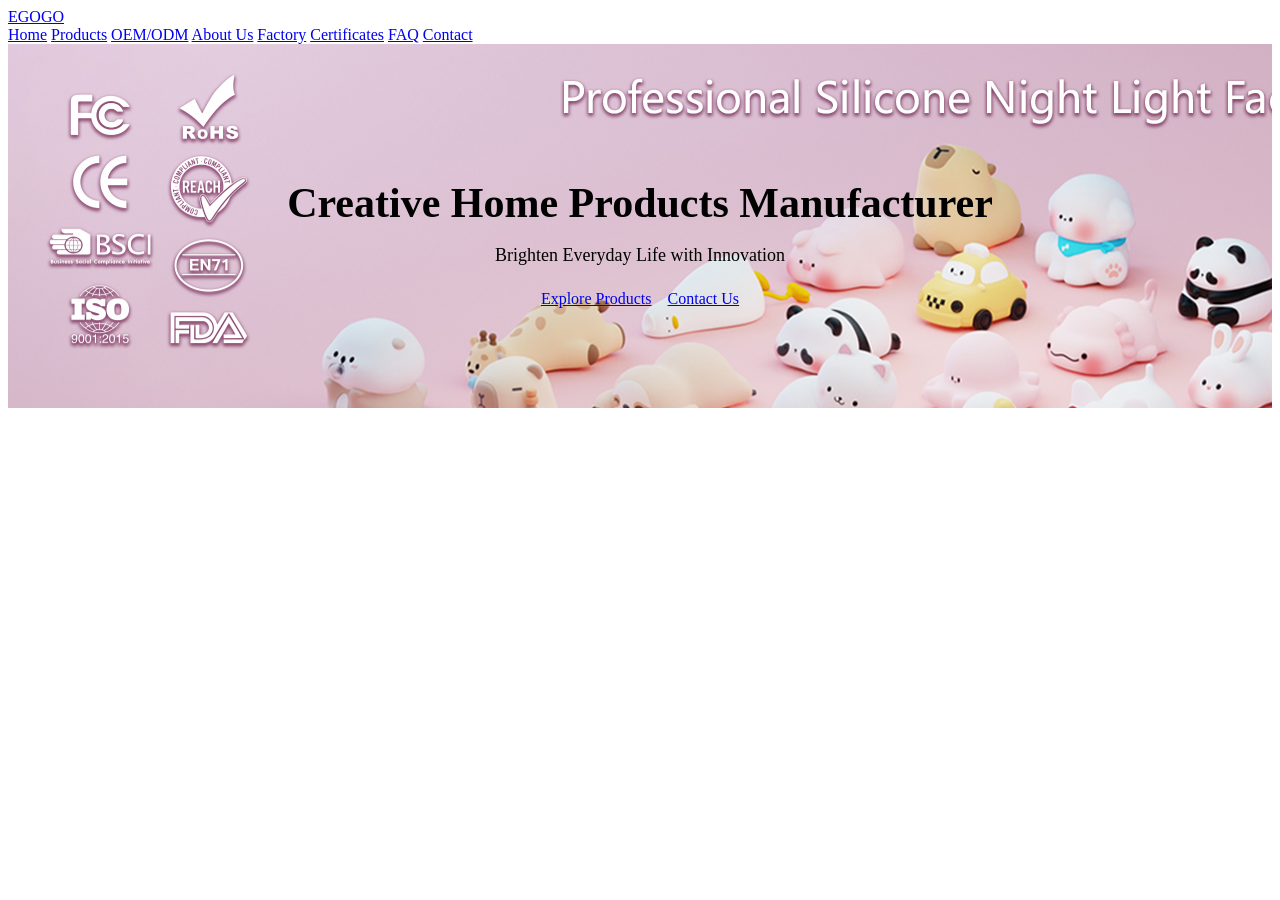
==== index.html @ c7bc68c8 "Update index.html" ====
<!DOCTYPE html>
<html>
<head>
  <meta charset="UTF-8">
  <title>EGOGO - Home Products Manufacturer</title>
  <link rel="stylesheet" href="assets/css/style.css">
</head>
<body>
  <!-- 1. 导航栏（放在最顶部） -->
  <header class="navbar">
    <div class="container">
      <a href="index.html" class="logo">EGOGO</a>
      <nav class="nav-menu">
        <a href="index.html" class="active">Home</a>
        <a href="products.html">Products</a>
        <a href="oem-odm.html">OEM/ODM</a>
        <a href="about.html">About Us</a>
        <a href="factory.html">Factory</a>
        <a href="certificates.html">Certificates</a>
        <a href="faq.html">FAQ</a>
        <a href="contact.html">Contact</a>
      </nav>
    </div>
  </header>

  <!-- 2. Banner（导航栏下面） -->
  <section class="hero" style="background-image: url('banner.jpg');">
    <div class="hero-content">
      <h1>Creative Home Products Manufacturer</h1>
      <p>Brighten Everyday Life with Innovation</p>
      <div class="hero-buttons">
        <a href="products.html" class="btn">Explore Products</a>
        <a href="contact.html" class="btn">Contact Us</a>
      </div>
    </div>
  </section>
</body>
</html>
---- assets/css/style.css ----
.hero {
  background: linear-gradient(rgba(0,0,0,0.3), rgba(0,0,0,0.3)),
              url("../banner.jpg") center/cover no-repeat;
  color: var(--white);
  text-align: center;
  padding: 100px 20px;
}
.hero-content {
  max-width: 1200px;
  margin: 0 auto;
}
.hero h1 {
  font-size: 42px;
  margin-bottom: 16px;
}
.hero p {
  font-size: 18px;
  margin-bottom: 24px;
}
.hero-buttons {
  display: flex;
  gap: 16px;
  justify-content: center;
}
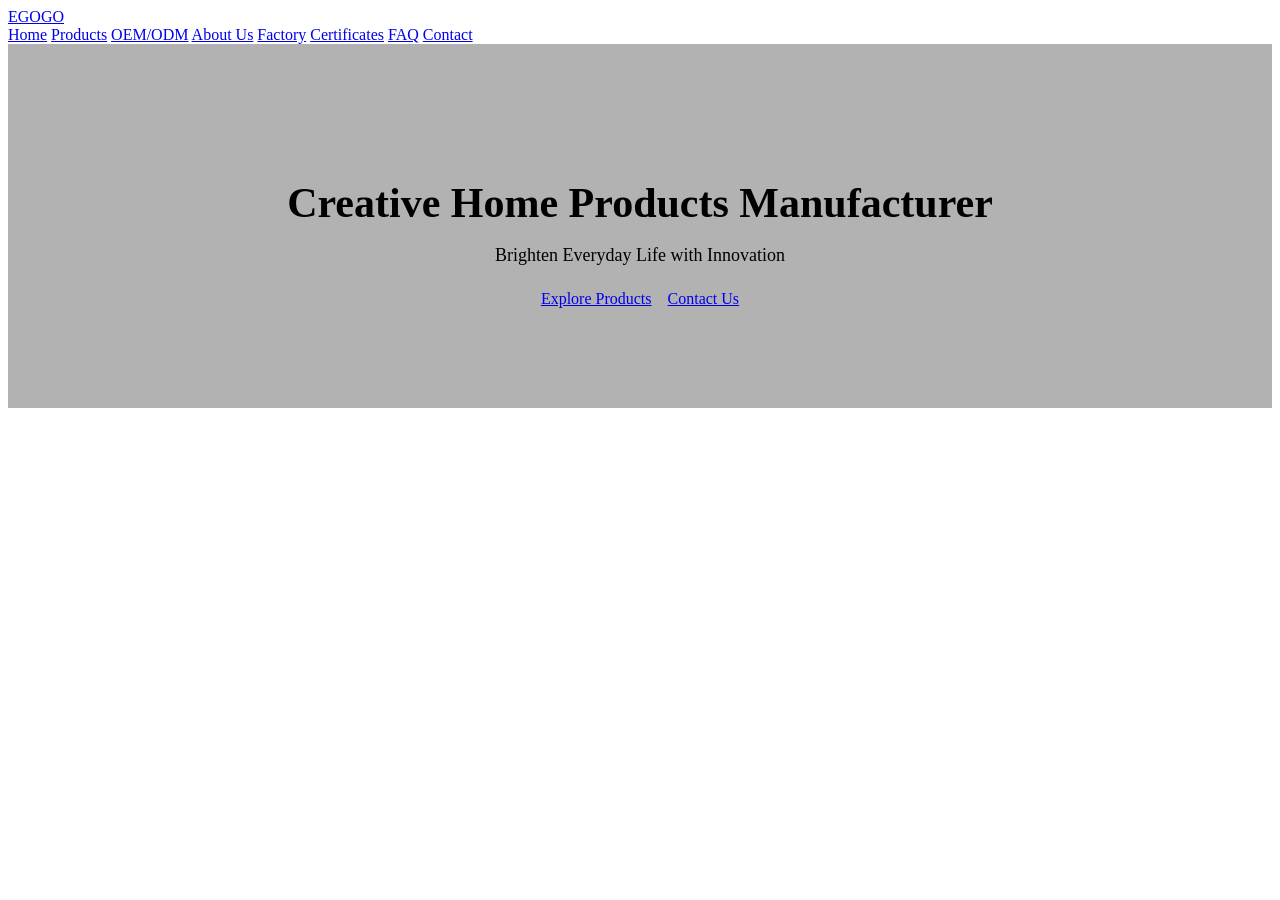
==== commit f1404e85: "Update index.html" ====
--- a/index.html
+++ b/index.html
@@ -1,38 +1,40 @@
 <!DOCTYPE html>
-<html>
+<html lang="en">
 <head>
-  <meta charset="UTF-8">
-  <title>EGOGO - Home Products Manufacturer</title>
-  <link rel="stylesheet" href="assets/css/style.css">
+    <meta charset="UTF-8">
+    <meta name="viewport" content="width=device-width, initial-scale=1.0">
+    <title>EGOGO - Silicone Night Light Factory</title>
+    <!-- 关键：正确引入样式文件 -->
+    <link rel="stylesheet" href="assets/css/style.css">
 </head>
 <body>
-  <!-- 1. 导航栏（放在最顶部） -->
-  <header class="navbar">
-    <div class="container">
-      <a href="index.html" class="logo">EGOGO</a>
-      <nav class="nav-menu">
-        <a href="index.html" class="active">Home</a>
-        <a href="products.html">Products</a>
-        <a href="oem-odm.html">OEM/ODM</a>
-        <a href="about.html">About Us</a>
-        <a href="factory.html">Factory</a>
-        <a href="certificates.html">Certificates</a>
-        <a href="faq.html">FAQ</a>
-        <a href="contact.html">Contact</a>
-      </nav>
-    </div>
-  </header>
+    <!-- 顶部导航栏 -->
+    <header class="navbar">
+        <div class="container">
+            <a href="index.html" class="logo">EGOGO</a>
+            <nav class="nav-menu">
+                <a href="index.html" class="active">Home</a>
+                <a href="products.html">Products</a>
+                <a href="oem-odm.html">OEM/ODM</a>
+                <a href="about.html">About Us</a>
+                <a href="factory.html">Factory</a>
+                <a href="certificates.html">Certificates</a>
+                <a href="faq.html">FAQ</a>
+                <a href="contact.html">Contact</a>
+            </nav>
+        </div>
+    </header>
 
-  <!-- 2. Banner（导航栏下面） -->
-  <section class="hero" style="background-image: url('banner.jpg');">
-    <div class="hero-content">
-      <h1>Creative Home Products Manufacturer</h1>
-      <p>Brighten Everyday Life with Innovation</p>
-      <div class="hero-buttons">
-        <a href="products.html" class="btn">Explore Products</a>
-        <a href="contact.html" class="btn">Contact Us</a>
-      </div>
-    </div>
-  </section>
+    <!-- Banner 区域 -->
+    <section class="hero">
+        <div class="hero-content">
+            <h1>Creative Home Products Manufacturer</h1>
+            <p>Brighten Everyday Life with Innovation</p>
+            <div class="hero-buttons">
+                <a href="products.html" class="btn">Explore Products</a>
+                <a href="contact.html" class="btn">Contact Us</a>
+            </div>
+        </div>
+    </section>
 </body>
 </html>
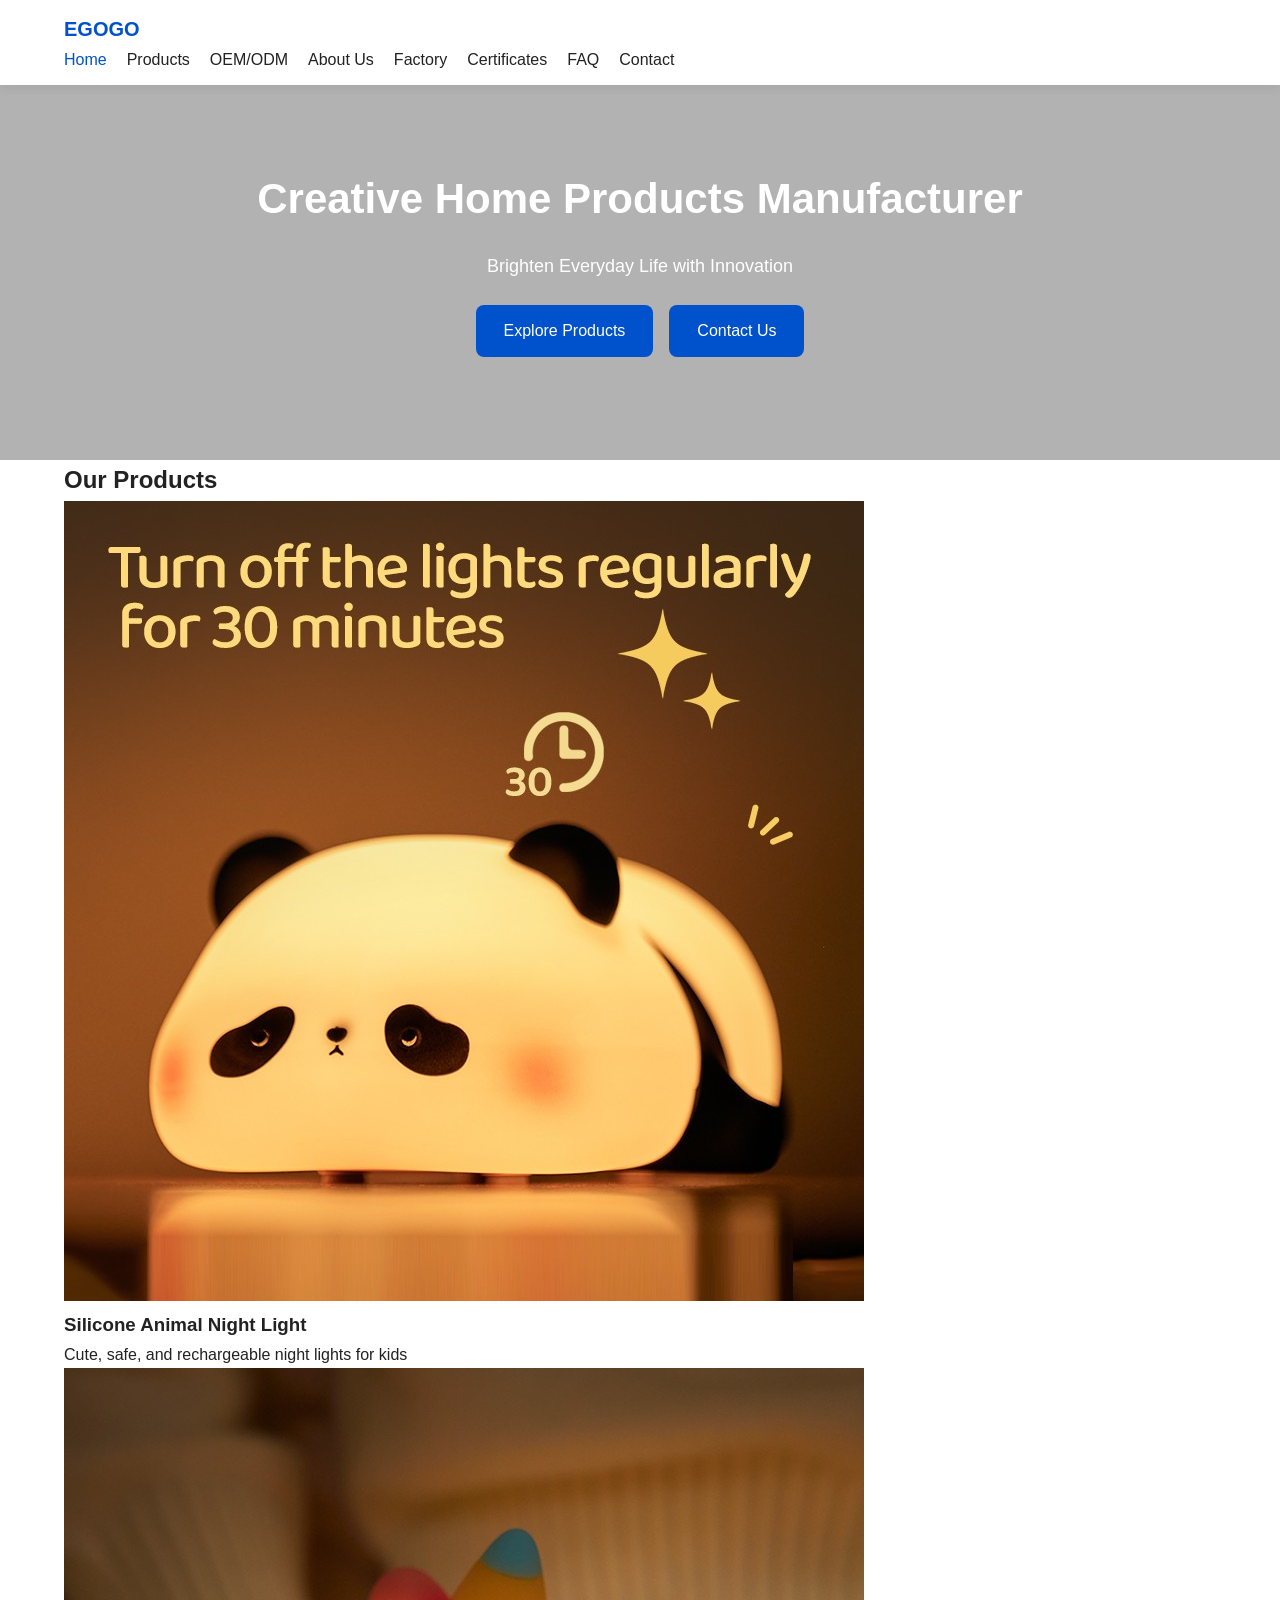
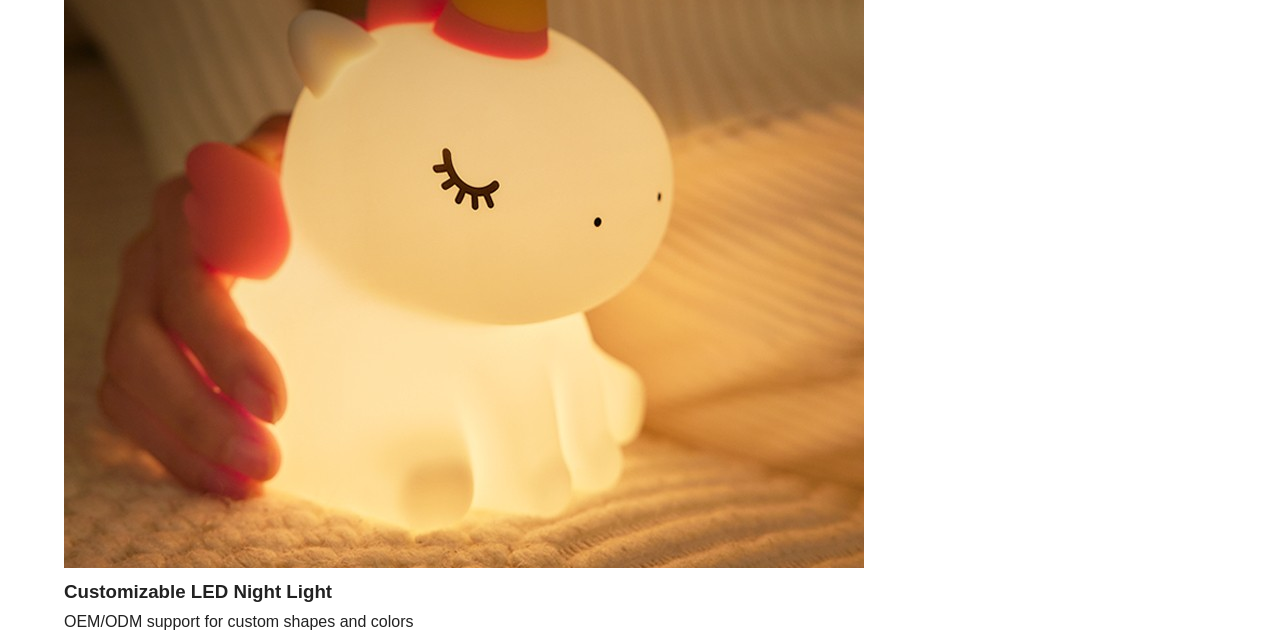
==== commit 36d5c2de: "Update index.html" ====
--- a/index.html
+++ b/index.html
@@ -38,3 +38,24 @@
     </section>
 </body>
 </html>
+<section class="section products">
+  <div class="container">
+    <h2 class="section-title">Our Products</h2>
+    <div class="product-grid">
+      <div class="product-card">
+        <img src="PRODUCT1.jpg" alt="Silicone Night Light">
+        <div class="product-info">
+          <h3>Silicone Animal Night Light</h3>
+          <p>Cute, safe, and rechargeable night lights for kids</p>
+        </div>
+      </div>
+      <div class="product-card">
+        <img src="PRODUCT2.jpg" alt="Customizable Night Light">
+        <div class="product-info">
+          <h3>Customizable LED Night Light</h3>
+          <p>OEM/ODM support for custom shapes and colors</p>
+        </div>
+      </div>
+    </div>
+  </div>
+</section>
--- a/assets/css/style.css
+++ b/assets/css/style.css
@@ -1,19 +1,87 @@
+:root {
+  --primary: #0052cc;
+  --primary-dark: #003d99;
+  --white: #ffffff;
+  --text-dark: #222222;
+  --shadow: 0 2px 12px rgba(0,0,0,0.08);
+  --radius: 8px;
+}
+
+* {
+  margin: 0;
+  padding: 0;
+  box-sizing: border-box;
+}
+
+body {
+  font-family: "Microsoft YaHei", Arial, sans-serif;
+  color: var(--text-dark);
+  line-height: 1.7;
+}
+
+a {
+  text-decoration: none;
+  color: inherit;
+}
+
+.container {
+  width: 90%;
+  max-width: 1200px;
+  margin: 0 auto;
+}
+
+/* 导航栏固定在顶部 */
+header {
+  background-color: var(--white);
+  box-shadow: var(--shadow);
+  position: fixed;
+  top: 0;
+  left: 0;
+  width: 100%;
+  z-index: 99;
+}
+.navbar {
+  display: flex;
+  align-items: center;
+  justify-content: space-between;
+  padding: 12px 0;
+}
+.logo {
+  font-size: 20px;
+  font-weight: bold;
+  color: var(--primary);
+}
+.nav-menu {
+  display: flex;
+  gap: 20px;
+}
+.nav-menu a {
+  font-weight: 500;
+  color: var(--text-dark);
+}
+.nav-menu a:hover,
+.nav-menu a.active {
+  color: var(--primary);
+}
+
+/* Banner 区域 */
 .hero {
+  margin-top: 60px; /* 给导航栏留出空间 */
   background: linear-gradient(rgba(0,0,0,0.3), rgba(0,0,0,0.3)),
               url("../banner.jpg") center/cover no-repeat;
   color: var(--white);
   text-align: center;
   padding: 100px 20px;
+  min-height: 400px;
+  display: flex;
+  align-items: center;
+  justify-content: center;
 }
-.hero-content {
-  max-width: 1200px;
-  margin: 0 auto;
-}
-.hero h1 {
+.hero-content h1 {
   font-size: 42px;
   margin-bottom: 16px;
 }
-.hero p {
+.hero-content p {
   font-size: 18px;
   margin-bottom: 24px;
 }
@@ -22,3 +90,14 @@
   gap: 16px;
   justify-content: center;
 }
+.btn {
+  display: inline-block;
+  padding: 12px 28px;
+  background-color: var(--primary);
+  color: var(--white);
+  border-radius: var(--radius);
+  font-weight: 500;
+}
+.btn:hover {
+  background-color: var(--primary-dark);
+}
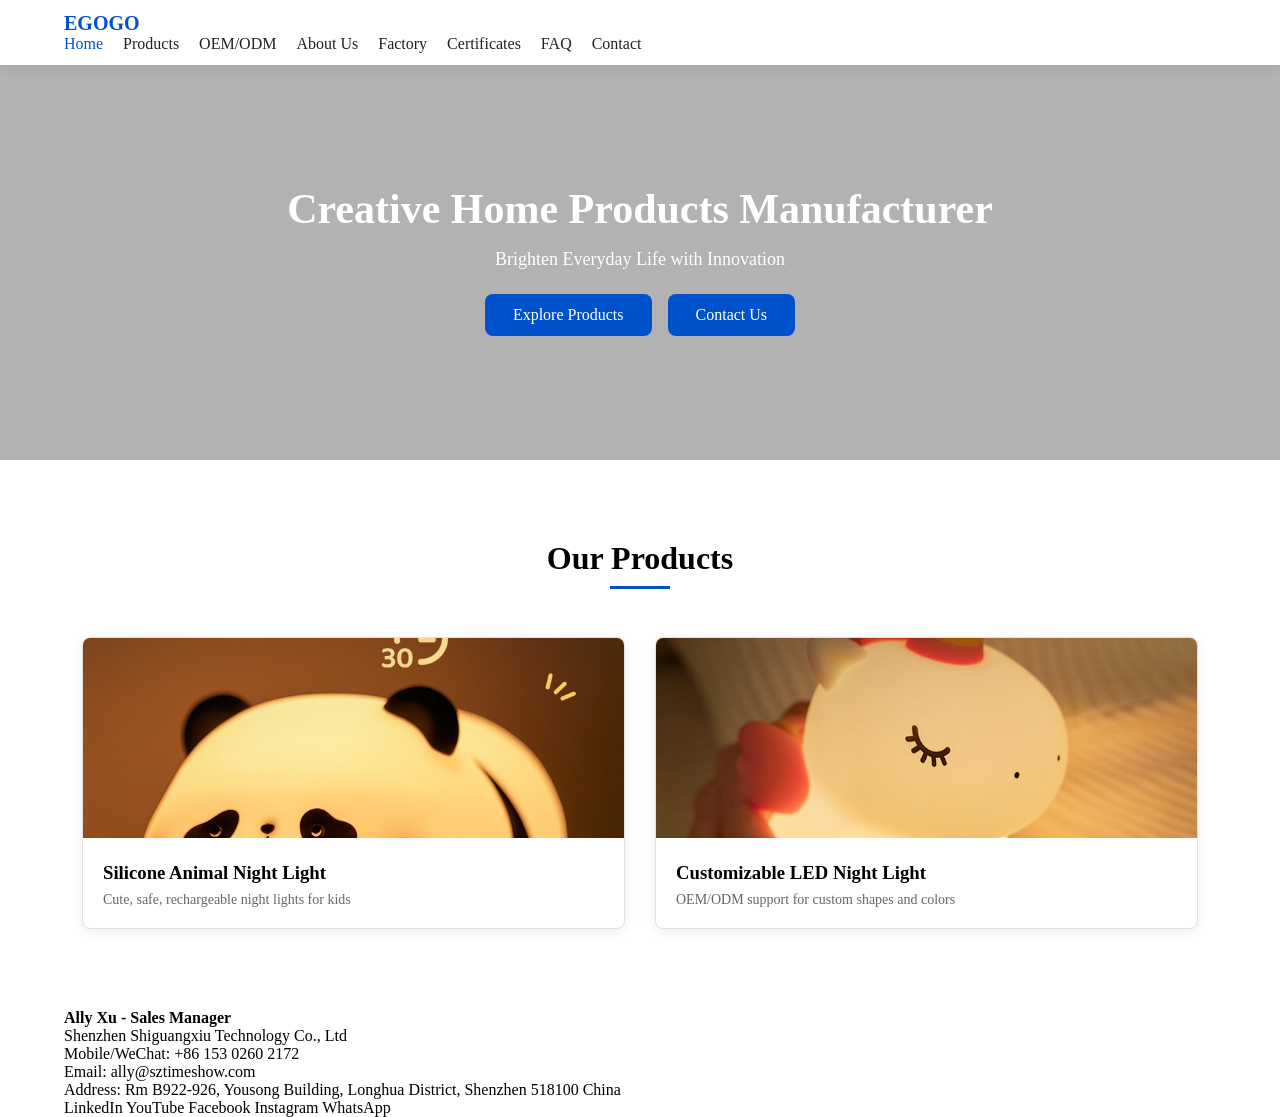
==== commit f83ee3ea: "Update index.html" ====
--- a/index.html
+++ b/index.html
@@ -3,12 +3,12 @@
 <head>
     <meta charset="UTF-8">
     <meta name="viewport" content="width=device-width, initial-scale=1.0">
-    <title>EGOGO - Silicone Night Light Factory</title>
-    <!-- 关键：正确引入样式文件 -->
+    <meta name="description" content="EGOGO - Silicone Night Light Factory, OEM ODM manufacturer for kids night light, silicone lamp, custom night light.">
+    <title>EGOGO - Silicone Night Light Factory | OEM ODM</title>
     <link rel="stylesheet" href="assets/css/style.css">
 </head>
 <body>
-    <!-- 顶部导航栏 -->
+    <!-- 导航栏 -->
     <header class="navbar">
         <div class="container">
             <a href="index.html" class="logo">EGOGO</a>
@@ -25,7 +25,7 @@
         </div>
     </header>
 
-    <!-- Banner 区域 -->
+    <!-- Banner（根目录 banner.jpg） -->
     <section class="hero">
         <div class="hero-content">
             <h1>Creative Home Products Manufacturer</h1>
@@ -36,26 +36,48 @@
             </div>
         </div>
     </section>
+
+    <!-- 产品区 -->
+    <section class="section products">
+        <div class="container">
+            <h2 class="section-title">Our Products</h2>
+            <div class="product-grid">
+                <div class="product-card">
+                    <img src="PRODUCT1.jpg" alt="Silicone Animal Night Light">
+                    <div class="product-info">
+                        <h3>Silicone Animal Night Light</h3>
+                        <p>Cute, safe, rechargeable night lights for kids</p>
+                    </div>
+                </div>
+                <div class="product-card">
+                    <img src="PRODUCT2.jpg" alt="Customizable LED Night Light">
+                    <div class="product-info">
+                        <h3>Customizable LED Night Light</h3>
+                        <p>OEM/ODM support for custom shapes and colors</p>
+                    </div>
+                </div>
+            </div>
+        </div>
+    </section>
+
+    <!-- 页脚 -->
+    <footer>
+        <div class="container">
+            <div class="footer-info">
+                <p><strong>Ally Xu - Sales Manager</strong></p>
+                <p>Shenzhen Shiguangxiu Technology Co., Ltd</p>
+                <p>Mobile/WeChat: +86 153 0260 2172</p>
+                <p>Email: ally@sztimeshow.com</p>
+                <p>Address: Rm B922-926, Yousong Building, Longhua District, Shenzhen 518100 China</p>
+                <div class="social-links">
+                    <a href="#">LinkedIn</a>
+                    <a href="#">YouTube</a>
+                    <a href="#">Facebook</a>
+                    <a href="#">Instagram</a>
+                    <a href="#">WhatsApp</a>
+                </div>
+            </div>
+        </div>
+    </footer>
 </body>
 </html>
-<section class="section products">
-  <div class="container">
-    <h2 class="section-title">Our Products</h2>
-    <div class="product-grid">
-      <div class="product-card">
-        <img src="PRODUCT1.jpg" alt="Silicone Night Light">
-        <div class="product-info">
-          <h3>Silicone Animal Night Light</h3>
-          <p>Cute, safe, and rechargeable night lights for kids</p>
-        </div>
-      </div>
-      <div class="product-card">
-        <img src="PRODUCT2.jpg" alt="Customizable Night Light">
-        <div class="product-info">
-          <h3>Customizable LED Night Light</h3>
-          <p>OEM/ODM support for custom shapes and colors</p>
-        </div>
-      </div>
-    </div>
-  </div>
-</section>
--- a/assets/css/style.css
+++ b/assets/css/style.css
@@ -12,6 +12,24 @@
   padding: 0;
   box-sizing: border-box;
 }
+<footer>
+  <div class="container">
+    <div class="footer-info">
+      <p><strong>Ally Xu - Sales Manager</strong></p>
+      <p>Shenzhen Shiguangxiu Technology Co., Ltd</p>
+      <p>Mobile/WeChat: +86 153 0260 2172</p>
+      <p>Email: ally@sztimeshow.com</p>
+      <p>Address: Rm B922-926, Yousong Building, Longhua District, Shenzhen 518100 China</p>
+      <div class="social-links">
+        <a href="#">LinkedIn</a>
+        <a href="#">YouTube</a>
+        <a href="#">Facebook</a>
+        <a href="#">Instagram</a>
+        <a href="#">WhatsApp</a>
+      </div>
+    </div>
+  </div>
+</footer>
 
 body {
   font-family: "Microsoft YaHei", Arial, sans-serif;
@@ -101,3 +119,72 @@
 .btn:hover {
   background-color: var(--primary-dark);
 }
+
+.section {
+  padding: 80px 20px;
+}
+.section-title {
+  text-align: center;
+  font-size: 32px;
+  margin-bottom: 60px;
+  position: relative;
+}
+.section-title::after {
+  content: "";
+  width: 60px;
+  height: 3px;
+  background-color: var(--primary);
+  position: absolute;
+  left: 50%;
+  transform: translateX(-50%);
+  bottom: -12px;
+}
+.product-grid {
+  display: grid;
+  grid-template-columns: repeat(auto-fit, minmax(260px, 1fr));
+  gap: 30px;
+}
+.product-card {
+  background-color: var(--white);
+  border: 1px solid #e0e0e0;
+  border-radius: var(--radius);
+  overflow: hidden;
+  box-shadow: var(--shadow);
+}
+.product-card img {
+  width: 100%;
+  height: 200px;
+  object-fit: cover;
+}
+.product-info {
+  padding: 20px;
+}
+.product-info h3 {
+  margin-bottom: 8px;
+}
+.product-info p {
+
+  footer {
+  background-color: #222222;
+  color: #cccccc;
+  text-align: center;
+  padding: 40px 20px;
+}
+.footer-info p {
+  margin-bottom: 8px;
+}
+.social-links {
+  margin-top: 16px;
+  display: flex;
+  gap: 16px;
+  justify-content: center;
+}
+.social-links a {
+  color: #cccccc;
+}
+.social-links a:hover {
+  color: var(--primary);
+}
+  color: #666666;
+  font-size: 14px;
+}
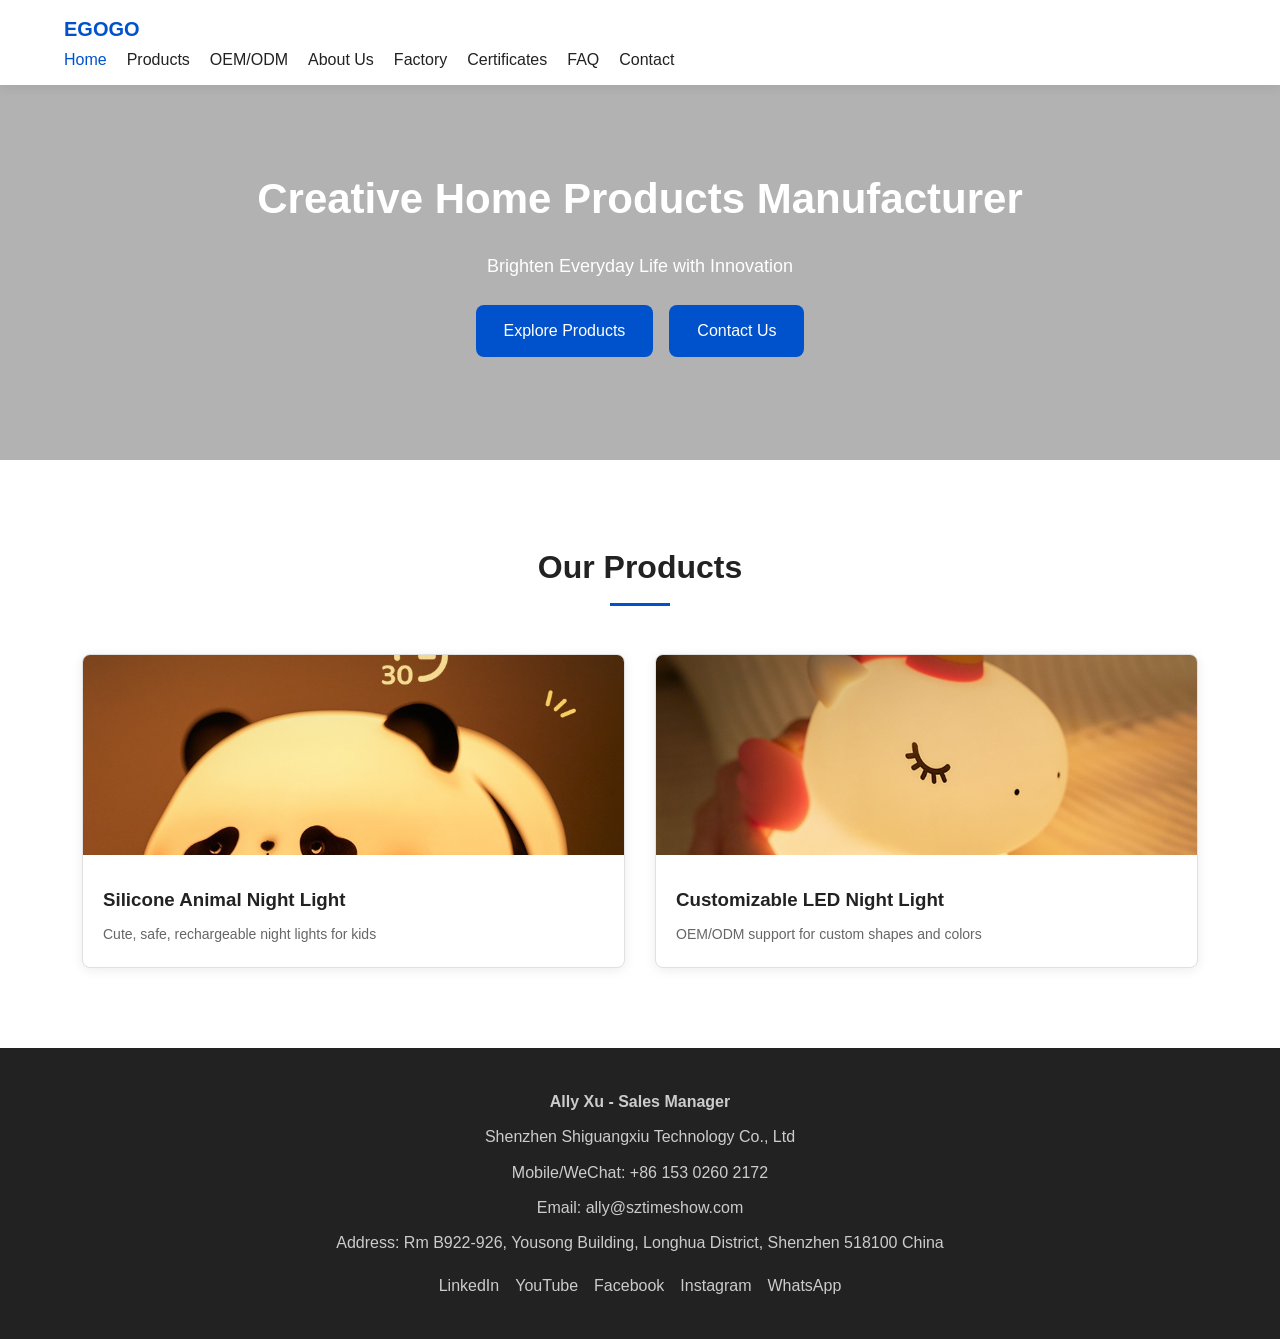
==== commit ae841938: "Update index.html" ====
--- a/index.html
+++ b/index.html
@@ -8,7 +8,7 @@
     <link rel="stylesheet" href="assets/css/style.css">
 </head>
 <body>
-    <!-- 导航栏 -->
+
     <header class="navbar">
         <div class="container">
             <a href="index.html" class="logo">EGOGO</a>
@@ -25,7 +25,6 @@
         </div>
     </header>
 
-    <!-- Banner（根目录 banner.jpg） -->
     <section class="hero">
         <div class="hero-content">
             <h1>Creative Home Products Manufacturer</h1>
@@ -37,7 +36,6 @@
         </div>
     </section>
 
-    <!-- 产品区 -->
     <section class="section products">
         <div class="container">
             <h2 class="section-title">Our Products</h2>
@@ -60,7 +58,6 @@
         </div>
     </section>
 
-    <!-- 页脚 -->
     <footer>
         <div class="container">
             <div class="footer-info">
--- a/assets/css/style.css
+++ b/assets/css/style.css
@@ -3,6 +3,7 @@
   --primary-dark: #003d99;
   --white: #ffffff;
   --text-dark: #222222;
+  --text-light: #666666;
   --shadow: 0 2px 12px rgba(0,0,0,0.08);
   --radius: 8px;
 }
@@ -12,24 +13,6 @@
   padding: 0;
   box-sizing: border-box;
 }
-<footer>
-  <div class="container">
-    <div class="footer-info">
-      <p><strong>Ally Xu - Sales Manager</strong></p>
-      <p>Shenzhen Shiguangxiu Technology Co., Ltd</p>
-      <p>Mobile/WeChat: +86 153 0260 2172</p>
-      <p>Email: ally@sztimeshow.com</p>
-      <p>Address: Rm B922-926, Yousong Building, Longhua District, Shenzhen 518100 China</p>
-      <div class="social-links">
-        <a href="#">LinkedIn</a>
-        <a href="#">YouTube</a>
-        <a href="#">Facebook</a>
-        <a href="#">Instagram</a>
-        <a href="#">WhatsApp</a>
-      </div>
-    </div>
-  </div>
-</footer>
 
 body {
   font-family: "Microsoft YaHei", Arial, sans-serif;
@@ -48,7 +31,7 @@
   margin: 0 auto;
 }
 
-/* 导航栏固定在顶部 */
+/* 导航栏 */
 header {
   background-color: var(--white);
   box-shadow: var(--shadow);
@@ -82,11 +65,11 @@
   color: var(--primary);
 }
 
-/* Banner 区域 */
+/* Banner（关键：正确读取根目录 banner.jpg） */
 .hero {
-  margin-top: 60px; /* 给导航栏留出空间 */
+  margin-top: 60px;
   background: linear-gradient(rgba(0,0,0,0.3), rgba(0,0,0,0.3)),
-              url("../banner.jpg") center/cover no-repeat;
+              url("banner.jpg") center/cover no-repeat;
   color: var(--white);
   text-align: center;
   padding: 100px 20px;
@@ -107,6 +90,7 @@
   display: flex;
   gap: 16px;
   justify-content: center;
+  flex-wrap: wrap;
 }
 .btn {
   display: inline-block;
@@ -120,6 +104,7 @@
   background-color: var(--primary-dark);
 }
 
+/* 通用区块 */
 .section {
   padding: 80px 20px;
 }
@@ -139,6 +124,8 @@
   transform: translateX(-50%);
   bottom: -12px;
 }
+
+/* 产品网格 */
 .product-grid {
   display: grid;
   grid-template-columns: repeat(auto-fit, minmax(260px, 1fr));
@@ -163,8 +150,12 @@
   margin-bottom: 8px;
 }
 .product-info p {
+  color: var(--text-light);
+  font-size: 14px;
+}
 
-  footer {
+/* 页脚 */
+footer {
   background-color: #222222;
   color: #cccccc;
   text-align: center;
@@ -178,6 +169,7 @@
   display: flex;
   gap: 16px;
   justify-content: center;
+  flex-wrap: wrap;
 }
 .social-links a {
   color: #cccccc;
@@ -185,6 +177,20 @@
 .social-links a:hover {
   color: var(--primary);
 }
-  color: #666666;
-  font-size: 14px;
+
+/* 响应式适配（手机） */
+@media (max-width: 768px) {
+  .nav-menu {
+    gap: 12px;
+    font-size: 14px;
+  }
+  .hero-content h1 {
+    font-size: 28px;
+  }
+  .hero-content p {
+    font-size: 16px;
+  }
+  .section-title {
+    font-size: 26px;
+  }
 }
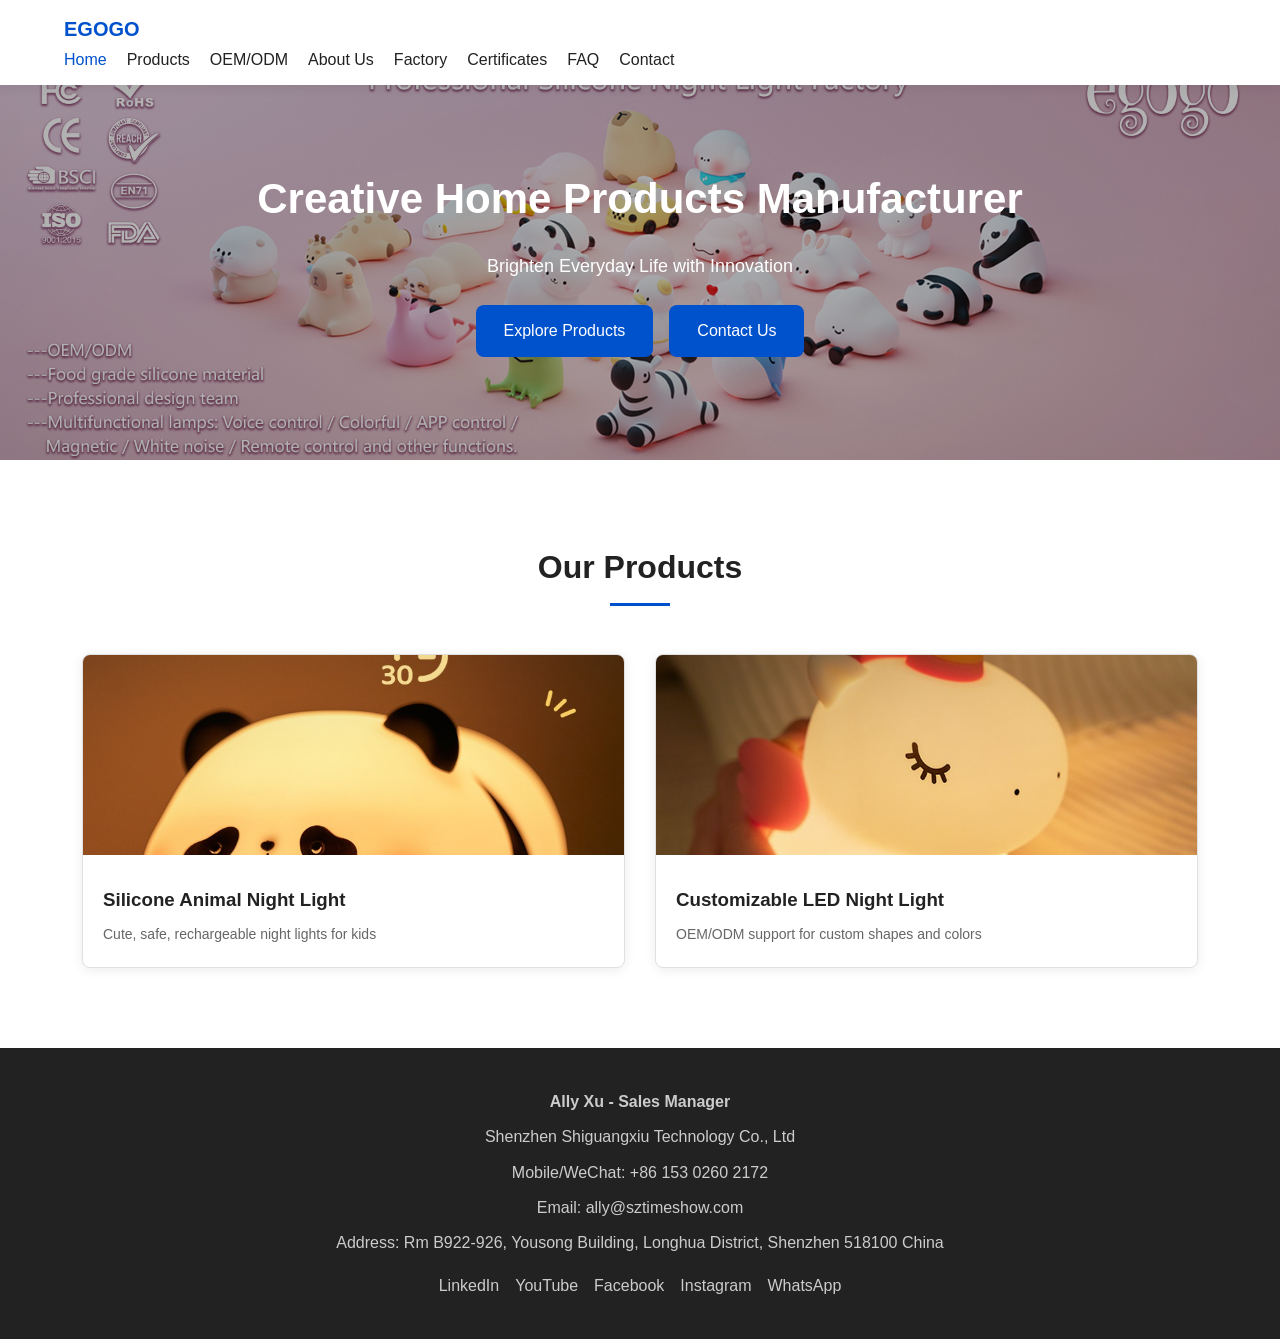
==== commit 418c6ad5: "Update index.html" ====
--- a/index.html
+++ b/index.html
@@ -9,6 +9,7 @@
 </head>
 <body>
 
+    <!-- 导航栏 -->
     <header class="navbar">
         <div class="container">
             <a href="index.html" class="logo">EGOGO</a>
@@ -25,7 +26,18 @@
         </div>
     </header>
 
-    <section class="hero">
+    <!-- Banner（用内联样式强制加载根目录的 banner.jpg） -->
+    <section class="hero" style="
+        background: linear-gradient(rgba(0,0,0,0.3), rgba(0,0,0,0.3)), url('/banner.jpg') center/cover no-repeat !important;
+        margin-top: 60px;
+        color: white;
+        text-align: center;
+        padding: 100px 20px;
+        min-height: 400px;
+        display: flex;
+        align-items: center;
+        justify-content: center;
+    ">
         <div class="hero-content">
             <h1>Creative Home Products Manufacturer</h1>
             <p>Brighten Everyday Life with Innovation</p>
@@ -36,6 +48,7 @@
         </div>
     </section>
 
+    <!-- 产品区 -->
     <section class="section products">
         <div class="container">
             <h2 class="section-title">Our Products</h2>
@@ -58,6 +71,7 @@
         </div>
     </section>
 
+    <!-- 页脚 -->
     <footer>
         <div class="container">
             <div class="footer-info">
@@ -76,5 +90,6 @@
             </div>
         </div>
     </footer>
+
 </body>
 </html>
--- a/assets/css/style.css
+++ b/assets/css/style.css
@@ -31,7 +31,6 @@
   margin: 0 auto;
 }
 
-/* 导航栏 */
 header {
   background-color: var(--white);
   box-shadow: var(--shadow);
@@ -65,11 +64,10 @@
   color: var(--primary);
 }
 
-/* Banner（关键：正确读取根目录 banner.jpg） */
 .hero {
   margin-top: 60px;
   background: linear-gradient(rgba(0,0,0,0.3), rgba(0,0,0,0.3)),
-              url("banner.jpg") center/cover no-repeat;
+              url("/banner.jpg") center/cover no-repeat;
   color: var(--white);
   text-align: center;
   padding: 100px 20px;
@@ -104,7 +102,6 @@
   background-color: var(--primary-dark);
 }
 
-/* 通用区块 */
 .section {
   padding: 80px 20px;
 }
@@ -125,7 +122,6 @@
   bottom: -12px;
 }
 
-/* 产品网格 */
 .product-grid {
   display: grid;
   grid-template-columns: repeat(auto-fit, minmax(260px, 1fr));
@@ -154,7 +150,6 @@
   font-size: 14px;
 }
 
-/* 页脚 */
 footer {
   background-color: #222222;
   color: #cccccc;
@@ -178,7 +173,6 @@
   color: var(--primary);
 }
 
-/* 响应式适配（手机） */
 @media (max-width: 768px) {
   .nav-menu {
     gap: 12px;
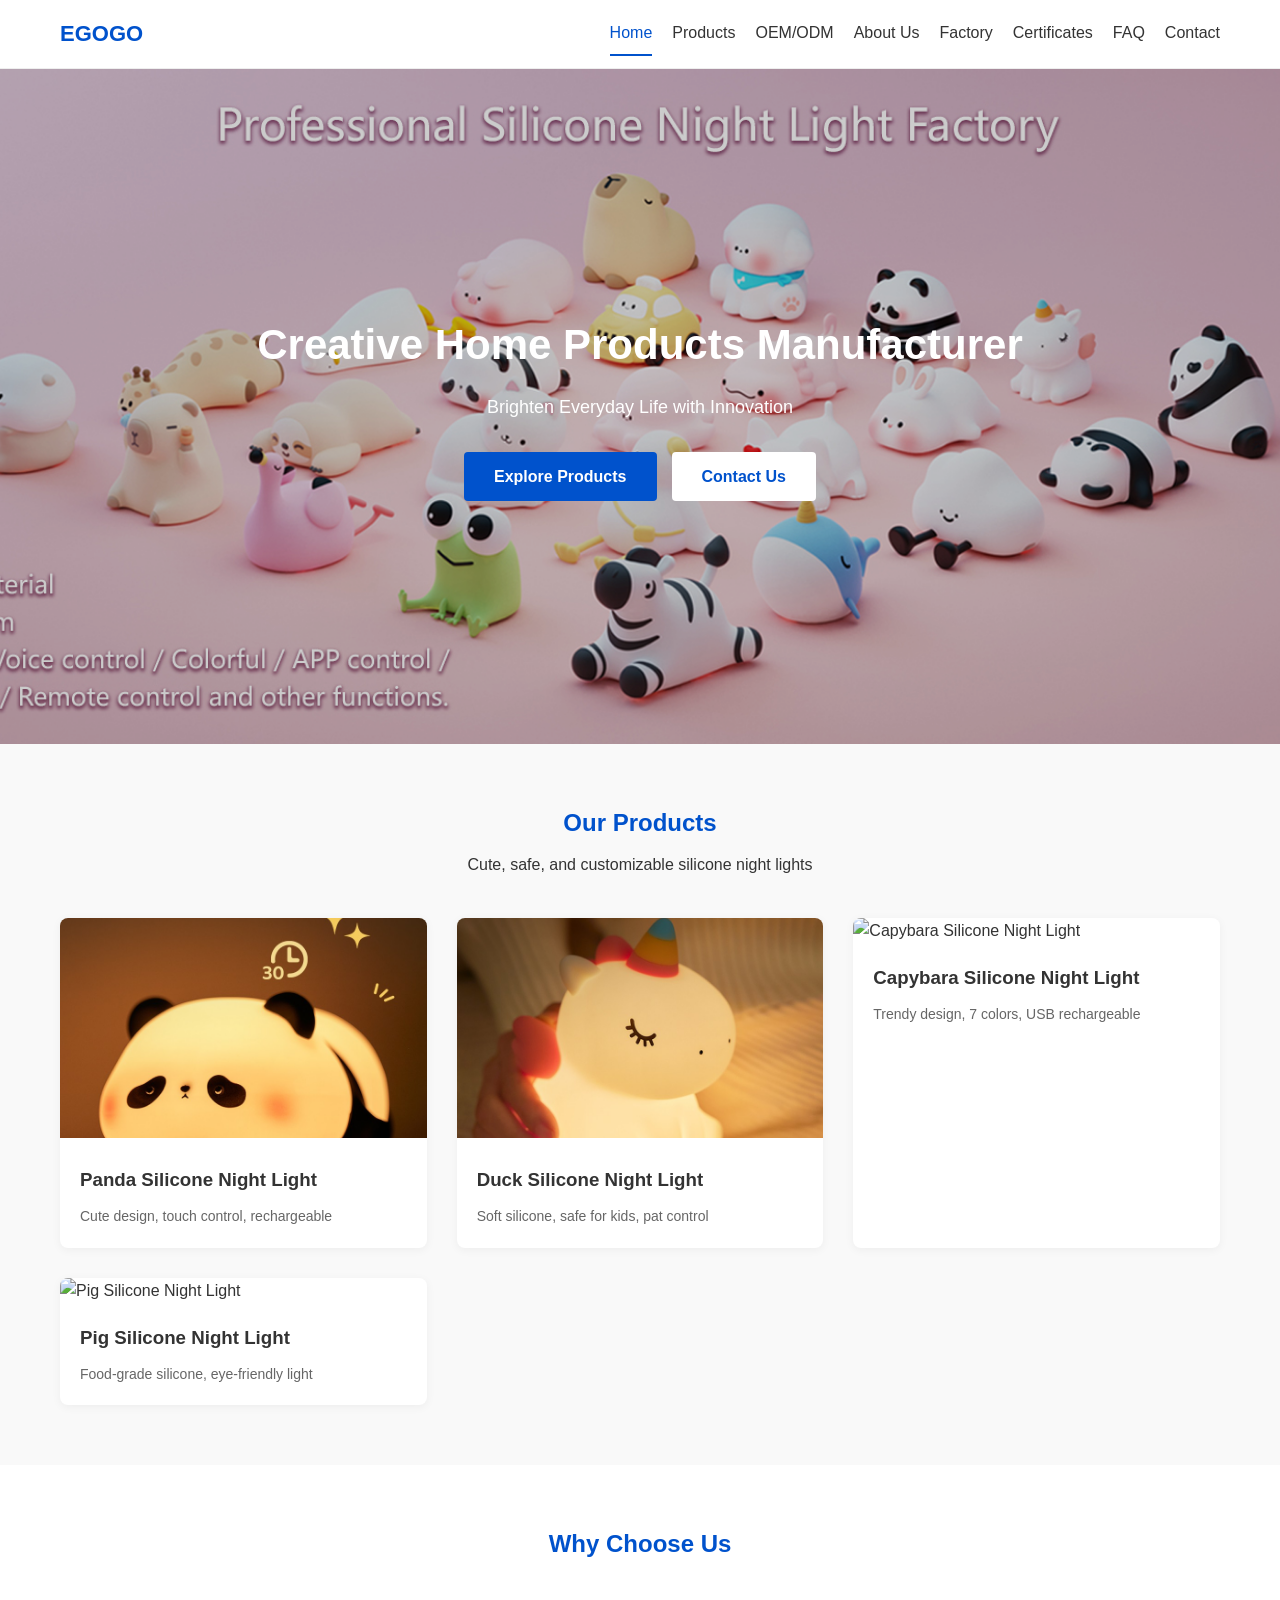
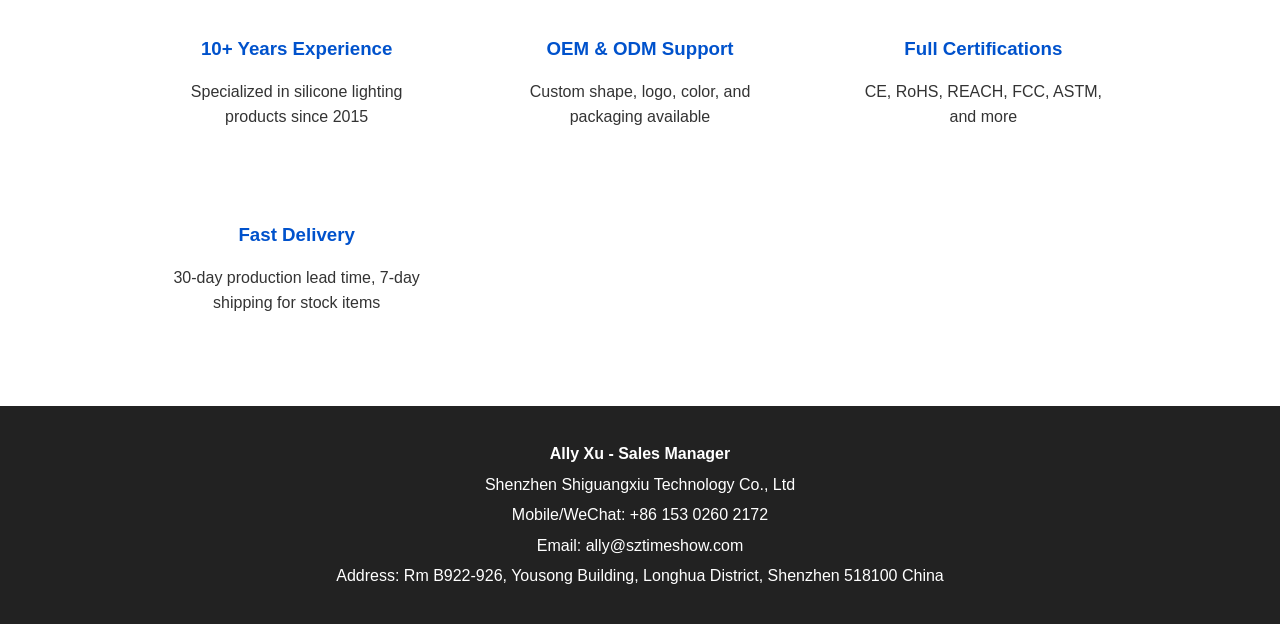
==== commit 7f0fef56: "Update index.html" ====
--- a/index.html
+++ b/index.html
@@ -3,93 +3,308 @@
 <head>
     <meta charset="UTF-8">
     <meta name="viewport" content="width=device-width, initial-scale=1.0">
-    <meta name="description" content="EGOGO - Silicone Night Light Factory, OEM ODM manufacturer for kids night light, silicone lamp, custom night light.">
-    <title>EGOGO - Silicone Night Light Factory | OEM ODM</title>
-    <link rel="stylesheet" href="assets/css/style.css">
+    <title>EGOGO - Silicone Night Light Manufacturer | Shenzhen Shiguangxiu Technology</title>
+    <meta name="description" content="EGOGO is a professional manufacturer of silicone night lights, LED lamps, and home creative products. We provide OEM & ODM services with full certifications.">
+    <style>
+        * {
+            margin: 0;
+            padding: 0;
+            box-sizing: border-box;
+            font-family: Arial, sans-serif;
+        }
+        body {
+            color: #333;
+            line-height: 1.6;
+        }
+
+        /* 导航栏 */
+        .navbar {
+            background: #fff;
+            border-bottom: 1px solid #eee;
+            padding: 12px 0;
+            position: sticky;
+            top: 0;
+            z-index: 100;
+        }
+        .container {
+            max-width: 1200px;
+            margin: 0 auto;
+            padding: 0 20px;
+        }
+        .navbar .container {
+            display: flex;
+            align-items: center;
+            justify-content: space-between;
+        }
+        .logo {
+            font-size: 22px;
+            font-weight: bold;
+            color: #0052cc;
+            text-decoration: none;
+        }
+        .nav-menu {
+            display: flex;
+            gap: 20px;
+            list-style: none;
+        }
+        .nav-menu a {
+            text-decoration: none;
+            color: #333;
+            padding: 8px 0;
+        }
+        .nav-menu a.active {
+            color: #0052cc;
+            border-bottom: 2px solid #0052cc;
+        }
+
+        /* 主横幅 Hero */
+        .hero {
+            position: relative;
+            width: 100%;
+            height: 75vh;
+            overflow: hidden;
+        }
+        .hero img {
+            width: 100%;
+            height: 100%;
+            object-fit: cover;
+            object-position: center;
+        }
+        .hero-overlay {
+            position: absolute;
+            top: 0;
+            left: 0;
+            width: 100%;
+            height: 100%;
+            background: rgba(0, 0, 0, 0.2);
+            display: flex;
+            align-items: center;
+            justify-content: center;
+            color: #fff;
+            text-align: center;
+        }
+        .hero-text h1 {
+            font-size: 42px;
+            margin-bottom: 15px;
+        }
+        .hero-text p {
+            font-size: 18px;
+            margin-bottom: 30px;
+        }
+        .hero-buttons {
+            display: flex;
+            gap: 15px;
+            justify-content: center;
+        }
+        .btn {
+            padding: 12px 30px;
+            border-radius: 4px;
+            text-decoration: none;
+            font-weight: bold;
+        }
+        .btn-primary {
+            background-color: #0052cc;
+            color: #fff;
+        }
+        .btn-primary:hover {
+            background-color: #003d99;
+        }
+        .btn-secondary {
+            background-color: #fff;
+            color: #0052cc;
+        }
+        .btn-secondary:hover {
+            background-color: #f0f0f0;
+        }
+
+        /* 产品展示区 */
+        .products-section {
+            padding: 60px 20px;
+            background-color: #f9f9f9;
+        }
+        .section-title {
+            text-align: center;
+            margin-bottom: 40px;
+        }
+        .section-title h2 {
+            color: #0052cc;
+            margin-bottom: 10px;
+        }
+        .product-grid {
+            display: grid;
+            grid-template-columns: repeat(auto-fill, minmax(280px, 1fr));
+            gap: 30px;
+        }
+        .product-card {
+            background: #fff;
+            border-radius: 8px;
+            overflow: hidden;
+            box-shadow: 0 2px 10px rgba(0,0,0,0.05);
+            transition: transform 0.3s ease;
+        }
+        .product-card:hover {
+            transform: translateY(-5px);
+        }
+        .product-card img {
+            width: 100%;
+            height: 220px;
+            object-fit: cover;
+        }
+        .product-info {
+            padding: 20px;
+        }
+        .product-info h3 {
+            margin-bottom: 10px;
+            color: #333;
+        }
+        .product-info p {
+            color: #666;
+            font-size: 14px;
+        }
+
+        /* 优势介绍区 */
+        .features-section {
+            padding: 60px 20px;
+        }
+        .features-grid {
+            display: grid;
+            grid-template-columns: repeat(auto-fill, minmax(250px, 1fr));
+            gap: 30px;
+            max-width: 1000px;
+            margin: 0 auto;
+        }
+        .feature-item {
+            text-align: center;
+            padding: 30px;
+        }
+        .feature-item h3 {
+            color: #0052cc;
+            margin-bottom: 15px;
+        }
+
+        /* 页脚 */
+        footer {
+            background: #222;
+            color: #fff;
+            padding: 30px 0;
+            text-align: center;
+        }
+        footer p {
+            margin: 5px 0;
+        }
+    </style>
 </head>
 <body>
 
-    <!-- 导航栏 -->
-    <header class="navbar">
-        <div class="container">
-            <a href="index.html" class="logo">EGOGO</a>
-            <nav class="nav-menu">
-                <a href="index.html" class="active">Home</a>
-                <a href="products.html">Products</a>
-                <a href="oem-odm.html">OEM/ODM</a>
-                <a href="about.html">About Us</a>
-                <a href="factory.html">Factory</a>
-                <a href="certificates.html">Certificates</a>
-                <a href="faq.html">FAQ</a>
-                <a href="contact.html">Contact</a>
-            </nav>
-        </div>
-    </header>
-
-    <!-- Banner（用内联样式强制加载根目录的 banner.jpg） -->
-    <section class="hero" style="
-        background: linear-gradient(rgba(0,0,0,0.3), rgba(0,0,0,0.3)), url('/banner.jpg') center/cover no-repeat !important;
-        margin-top: 60px;
-        color: white;
-        text-align: center;
-        padding: 100px 20px;
-        min-height: 400px;
-        display: flex;
-        align-items: center;
-        justify-content: center;
-    ">
-        <div class="hero-content">
+<!-- 导航栏 -->
+<header class="navbar">
+    <div class="container">
+        <a href="index.html" class="logo">EGOGO</a>
+        <nav class="nav-menu">
+            <a href="index.html" class="active">Home</a>
+            <a href="products.html">Products</a>
+            <a href="oem-odm.html">OEM/ODM</a>
+            <a href="about.html">About Us</a>
+            <a href="factory.html">Factory</a>
+            <a href="certificates.html">Certificates</a>
+            <a href="faq.html">FAQ</a>
+            <a href="contact.html">Contact</a>
+        </nav>
+    </div>
+</header>
+
+<!-- 主横幅 -->
+<section class="hero">
+    <img src="banner.jpg" alt="EGOGO Silicone Night Lights">
+    <div class="hero-overlay">
+        <div class="hero-text">
             <h1>Creative Home Products Manufacturer</h1>
             <p>Brighten Everyday Life with Innovation</p>
             <div class="hero-buttons">
-                <a href="products.html" class="btn">Explore Products</a>
-                <a href="contact.html" class="btn">Contact Us</a>
-            </div>
-        </div>
-    </section>
-
-    <!-- 产品区 -->
-    <section class="section products">
-        <div class="container">
-            <h2 class="section-title">Our Products</h2>
-            <div class="product-grid">
-                <div class="product-card">
-                    <img src="PRODUCT1.jpg" alt="Silicone Animal Night Light">
-                    <div class="product-info">
-                        <h3>Silicone Animal Night Light</h3>
-                        <p>Cute, safe, rechargeable night lights for kids</p>
-                    </div>
+                <a href="products.html" class="btn btn-primary">Explore Products</a>
+                <a href="contact.html" class="btn btn-secondary">Contact Us</a>
+            </div>
+        </div>
+    </div>
+</section>
+
+<!-- 产品展示区 -->
+<section class="products-section">
+    <div class="container">
+        <div class="section-title">
+            <h2>Our Products</h2>
+            <p>Cute, safe, and customizable silicone night lights</p>
+        </div>
+        <div class="product-grid">
+            <div class="product-card">
+                <img src="PRODUCT1.jpg" alt="Panda Silicone Night Light">
+                <div class="product-info">
+                    <h3>Panda Silicone Night Light</h3>
+                    <p>Cute design, touch control, rechargeable</p>
                 </div>
-                <div class="product-card">
-                    <img src="PRODUCT2.jpg" alt="Customizable LED Night Light">
-                    <div class="product-info">
-                        <h3>Customizable LED Night Light</h3>
-                        <p>OEM/ODM support for custom shapes and colors</p>
-                    </div>
+            </div>
+            <div class="product-card">
+                <img src="PRODUCT2.jpg" alt="Duck Silicone Night Light">
+                <div class="product-info">
+                    <h3>Duck Silicone Night Light</h3>
+                    <p>Soft silicone, safe for kids, pat control</p>
                 </div>
             </div>
-        </div>
-    </section>
-
-    <!-- 页脚 -->
-    <footer>
-        <div class="container">
-            <div class="footer-info">
-                <p><strong>Ally Xu - Sales Manager</strong></p>
-                <p>Shenzhen Shiguangxiu Technology Co., Ltd</p>
-                <p>Mobile/WeChat: +86 153 0260 2172</p>
-                <p>Email: ally@sztimeshow.com</p>
-                <p>Address: Rm B922-926, Yousong Building, Longhua District, Shenzhen 518100 China</p>
-                <div class="social-links">
-                    <a href="#">LinkedIn</a>
-                    <a href="#">YouTube</a>
-                    <a href="#">Facebook</a>
-                    <a href="#">Instagram</a>
-                    <a href="#">WhatsApp</a>
+            <div class="product-card">
+                <img src="PRODUCT3.jpg" alt="Capybara Silicone Night Light">
+                <div class="product-info">
+                    <h3>Capybara Silicone Night Light</h3>
+                    <p>Trendy design, 7 colors, USB rechargeable</p>
                 </div>
             </div>
-        </div>
-    </footer>
+            <div class="product-card">
+                <img src="PRODUCT4.jpg" alt="Pig Silicone Night Light">
+                <div class="product-info">
+                    <h3>Pig Silicone Night Light</h3>
+                    <p>Food-grade silicone, eye-friendly light</p>
+                </div>
+            </div>
+        </div>
+    </div>
+</section>
+
+<!-- 优势介绍区 -->
+<section class="features-section">
+    <div class="container">
+        <div class="section-title">
+            <h2>Why Choose Us</h2>
+        </div>
+        <div class="features-grid">
+            <div class="feature-item">
+                <h3>10+ Years Experience</h3>
+                <p>Specialized in silicone lighting products since 2015</p>
+            </div>
+            <div class="feature-item">
+                <h3>OEM & ODM Support</h3>
+                <p>Custom shape, logo, color, and packaging available</p>
+            </div>
+            <div class="feature-item">
+                <h3>Full Certifications</h3>
+                <p>CE, RoHS, REACH, FCC, ASTM, and more</p>
+            </div>
+            <div class="feature-item">
+                <h3>Fast Delivery</h3>
+                <p>30-day production lead time, 7-day shipping for stock items</p>
+            </div>
+        </div>
+    </div>
+</section>
+
+<!-- 页脚 -->
+<footer>
+    <div class="container">
+        <p><strong>Ally Xu - Sales Manager</strong></p>
+        <p>Shenzhen Shiguangxiu Technology Co., Ltd</p>
+        <p>Mobile/WeChat: +86 153 0260 2172</p>
+        <p>Email: ally@sztimeshow.com</p>
+        <p>Address: Rm B922-926, Yousong Building, Longhua District, Shenzhen 518100 China</p>
+    </div>
+</footer>
 
 </body>
 </html>
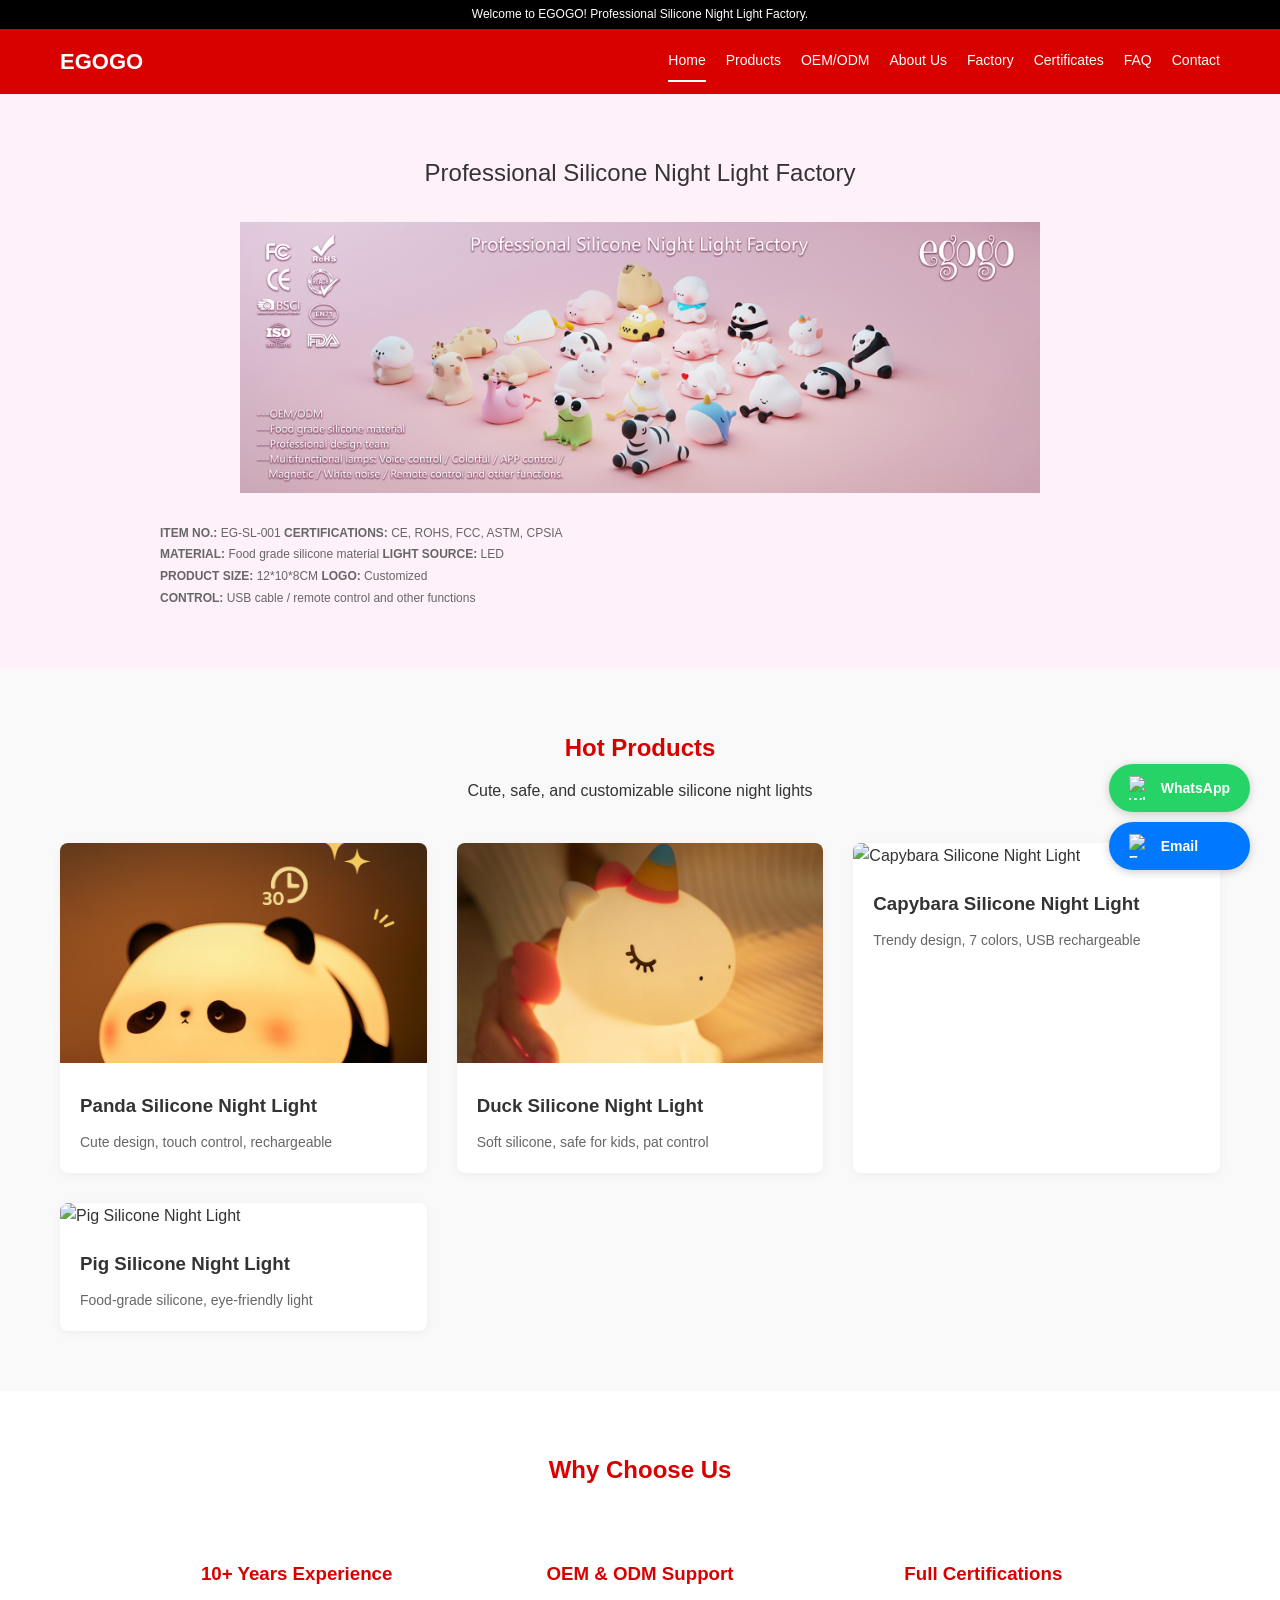
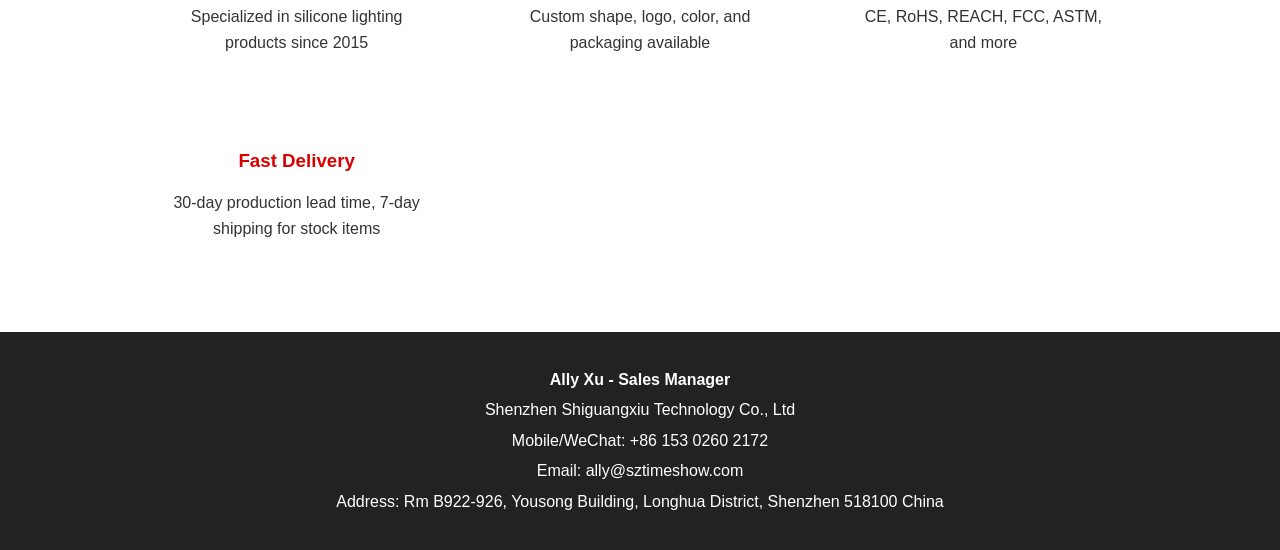
==== commit 3085cdc8: "Update index.html" ====
--- a/index.html
+++ b/index.html
@@ -3,7 +3,7 @@
 <head>
     <meta charset="UTF-8">
     <meta name="viewport" content="width=device-width, initial-scale=1.0">
-    <title>EGOGO - Silicone Night Light Manufacturer | Shenzhen Shiguangxiu Technology</title>
+    <title>EGOGO - Professional Silicone Night Light Factory</title>
     <meta name="description" content="EGOGO is a professional manufacturer of silicone night lights, LED lamps, and home creative products. We provide OEM & ODM services with full certifications.">
     <style>
         * {
@@ -17,10 +17,18 @@
             line-height: 1.6;
         }
 
-        /* 导航栏 */
+        /* 顶部通知栏 */
+        .top-bar {
+            background-color: #000;
+            color: #fff;
+            padding: 5px 0;
+            text-align: center;
+            font-size: 12px;
+        }
+
+        /* 导航栏 - 参考新样式，改为红色 */
         .navbar {
-            background: #fff;
-            border-bottom: 1px solid #eee;
+            background: #D90000; /* 红色导航栏 */
             padding: 12px 0;
             position: sticky;
             top: 0;
@@ -39,7 +47,7 @@
         .logo {
             font-size: 22px;
             font-weight: bold;
-            color: #0052cc;
+            color: #fff; /* Logo 文字改为白色 */
             text-decoration: none;
         }
         .nav-menu {
@@ -49,72 +57,46 @@
         }
         .nav-menu a {
             text-decoration: none;
-            color: #333;
+            color: #fff; /* 导航文字改为白色 */
             padding: 8px 0;
+            font-size: 14px;
         }
         .nav-menu a.active {
-            color: #0052cc;
-            border-bottom: 2px solid #0052cc;
-        }
-
-        /* 主横幅 Hero */
+            color: #fff;
+            border-bottom: 2px solid #fff; /* 下划线也改为白色 */
+        }
+
+        /* 主横幅 Hero - 参考新样式 */
         .hero {
             position: relative;
             width: 100%;
-            height: 75vh;
-            overflow: hidden;
-        }
-        .hero img {
+            background-color: #FFF1F9; /* 粉色背景 */
+            padding: 60px 0;
+            text-align: center;
+        }
+        .hero-content {
+            max-width: 1000px;
+            margin: 0 auto;
+            padding: 0 20px;
+        }
+        .hero-content h1 {
+            color: #333;
+            margin-bottom: 30px;
+            font-size: 24px;
+            font-weight: normal;
+        }
+        .hero-image {
             width: 100%;
-            height: 100%;
-            object-fit: cover;
-            object-position: center;
-        }
-        .hero-overlay {
-            position: absolute;
-            top: 0;
-            left: 0;
-            width: 100%;
-            height: 100%;
-            background: rgba(0, 0, 0, 0.2);
-            display: flex;
-            align-items: center;
-            justify-content: center;
-            color: #fff;
-            text-align: center;
-        }
-        .hero-text h1 {
-            font-size: 42px;
-            margin-bottom: 15px;
-        }
-        .hero-text p {
-            font-size: 18px;
-            margin-bottom: 30px;
-        }
-        .hero-buttons {
-            display: flex;
-            gap: 15px;
-            justify-content: center;
-        }
-        .btn {
-            padding: 12px 30px;
-            border-radius: 4px;
-            text-decoration: none;
-            font-weight: bold;
-        }
-        .btn-primary {
-            background-color: #0052cc;
-            color: #fff;
-        }
-        .btn-primary:hover {
-            background-color: #003d99;
-        }
-        .btn-secondary {
-            background-color: #fff;
-            color: #0052cc;
-        }
-        .btn-secondary:hover {
-            background-color: #f0f0f0;
+            max-width: 800px;
+            height: auto;
+            margin: 0 auto 30px;
+            display: block;
+        }
+        .hero-certs {
+            text-align: left;
+            font-size: 12px;
+            color: #666;
+            line-height: 1.8;
         }
 
         /* 产品展示区 */
@@ -127,7 +109,7 @@
             margin-bottom: 40px;
         }
         .section-title h2 {
-            color: #0052cc;
+            color: #D90000; /* 标题用红色 */
             margin-bottom: 10px;
         }
         .product-grid {
@@ -178,8 +160,45 @@
             padding: 30px;
         }
         .feature-item h3 {
-            color: #0052cc;
+            color: #D90000; /* 标题用红色 */
             margin-bottom: 15px;
+        }
+
+        /* 右下角悬浮联系按钮 */
+        .contact-float {
+            position: fixed;
+            bottom: 30px;
+            right: 30px;
+            z-index: 99;
+            display: flex;
+            flex-direction: column;
+            gap: 10px;
+        }
+        .contact-btn {
+            display: flex;
+            align-items: center;
+            gap: 8px;
+            padding: 12px 20px;
+            border-radius: 50px;
+            text-decoration: none;
+            color: #fff;
+            font-weight: bold;
+            font-size: 14px;
+            box-shadow: 0 2px 10px rgba(0,0,0,0.2);
+            transition: transform 0.3s ease;
+        }
+        .contact-btn:hover {
+            transform: translateY(-3px);
+        }
+        .whatsapp-btn {
+            background-color: #25D366;
+        }
+        .email-btn {
+            background-color: #0078FF;
+        }
+        .contact-btn img {
+            width: 24px;
+            height: 24px;
         }
 
         /* 页脚 */
@@ -195,6 +214,11 @@
     </style>
 </head>
 <body>
+
+<!-- 顶部通知栏 -->
+<div class="top-bar">
+    Welcome to EGOGO! Professional Silicone Night Light Factory.
+</div>
 
 <!-- 导航栏 -->
 <header class="navbar">
@@ -215,15 +239,14 @@
 
 <!-- 主横幅 -->
 <section class="hero">
-    <img src="banner.jpg" alt="EGOGO Silicone Night Lights">
-    <div class="hero-overlay">
-        <div class="hero-text">
-            <h1>Creative Home Products Manufacturer</h1>
-            <p>Brighten Everyday Life with Innovation</p>
-            <div class="hero-buttons">
-                <a href="products.html" class="btn btn-primary">Explore Products</a>
-                <a href="contact.html" class="btn btn-secondary">Contact Us</a>
-            </div>
+    <div class="hero-content">
+        <h1>Professional Silicone Night Light Factory</h1>
+        <img src="banner.jpg" alt="EGOGO Silicone Night Lights" class="hero-image">
+        <div class="hero-certs">
+            <strong>ITEM NO.:</strong> EG-SL-001 <strong>CERTIFICATIONS:</strong> CE, ROHS, FCC, ASTM, CPSIA<br>
+            <strong>MATERIAL:</strong> Food grade silicone material <strong>LIGHT SOURCE:</strong> LED<br>
+            <strong>PRODUCT SIZE:</strong> 12*10*8CM <strong>LOGO:</strong> Customized<br>
+            <strong>CONTROL:</strong> USB cable / remote control and other functions
         </div>
     </div>
 </section>
@@ -232,7 +255,7 @@
 <section class="products-section">
     <div class="container">
         <div class="section-title">
-            <h2>Our Products</h2>
+            <h2>Hot Products</h2>
             <p>Cute, safe, and customizable silicone night lights</p>
         </div>
         <div class="product-grid">
@@ -294,6 +317,18 @@
         </div>
     </div>
 </section>
+
+<!-- 右下角悬浮联系按钮 -->
+<div class="contact-float">
+    <a href="https://wa.me/8615302602172" target="_blank" class="contact-btn whatsapp-btn">
+        <img src="https://cdn-icons-png.flaticon.com/512/1383/1383261.png" alt="WhatsApp">
+        WhatsApp
+    </a>
+    <a href="mailto:ally@sztimeshow.com" class="contact-btn email-btn">
+        <img src="https://cdn-icons-png.flaticon.com/512/1383/1383248.png" alt="Email">
+        Email
+    </a>
+</div>
 
 <!-- 页脚 -->
 <footer>
